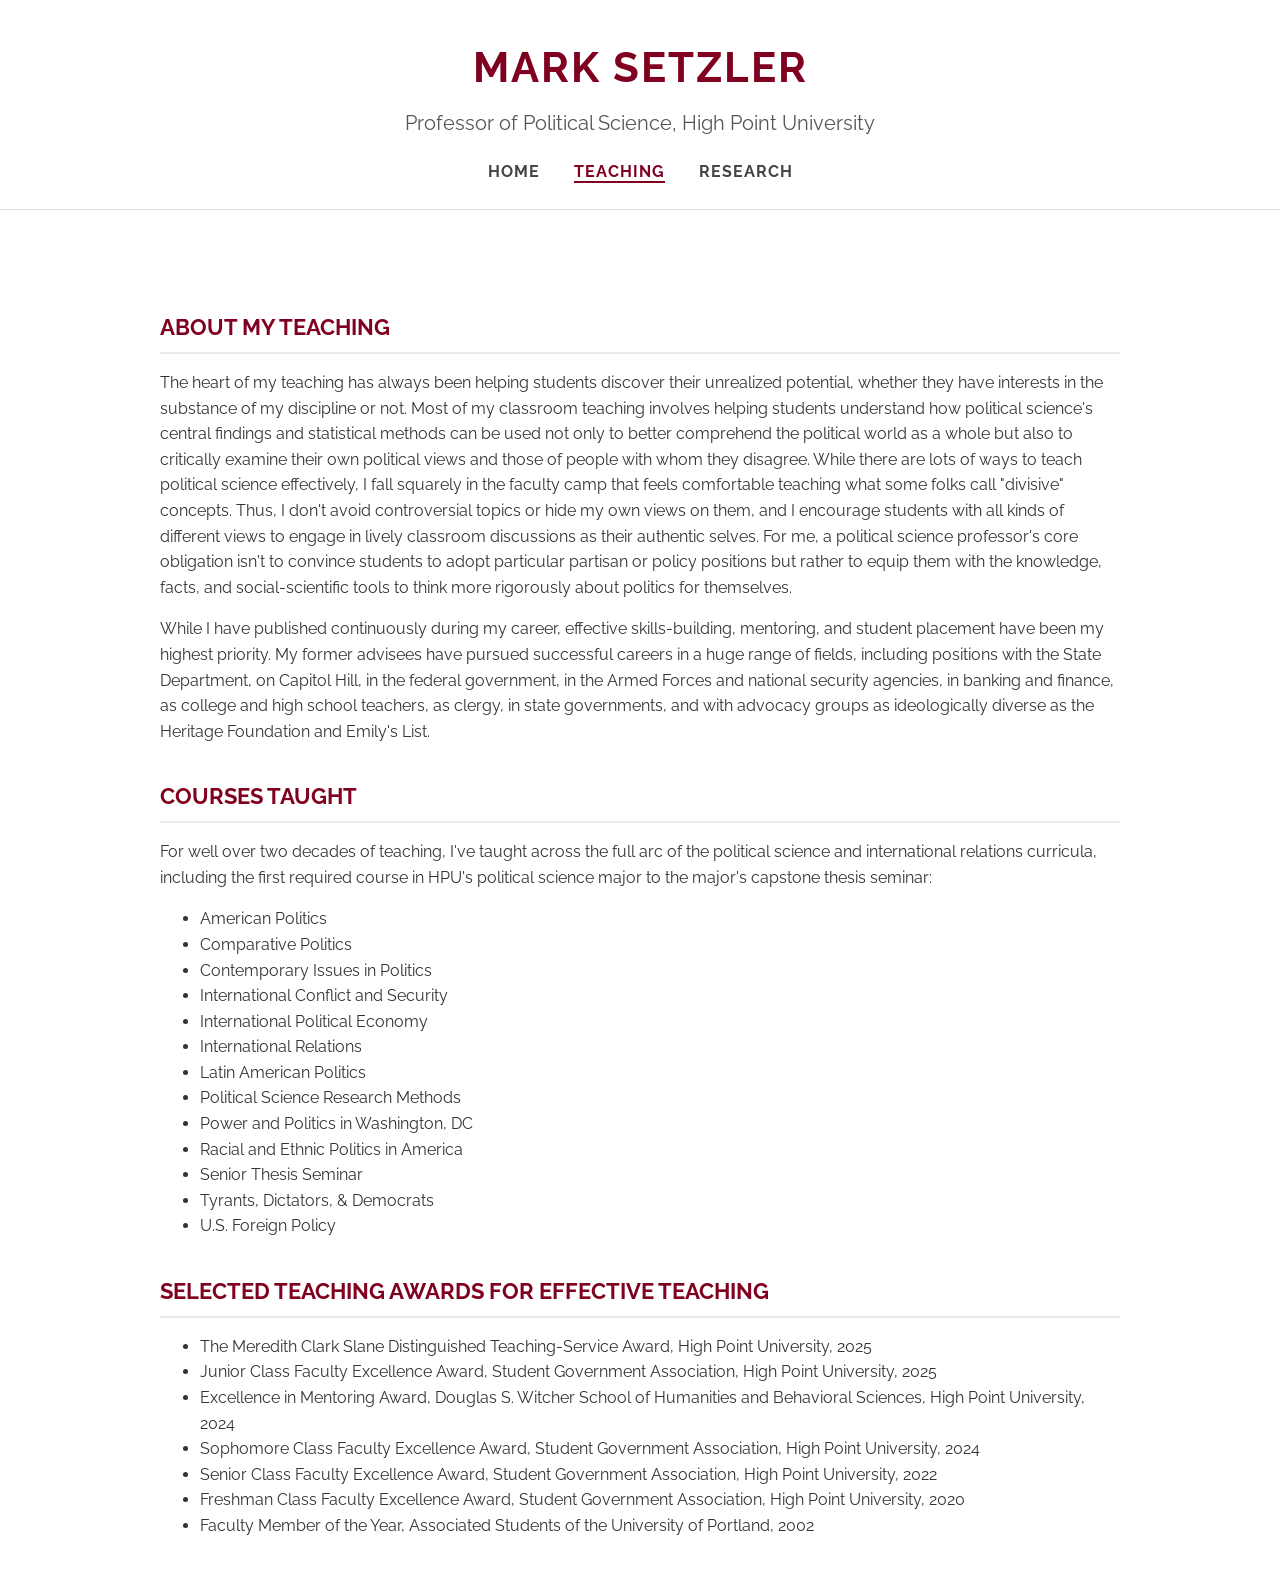
==== SetzlerTeaching.html @ 1a614c2b "Add files via upload" ====
<!DOCTYPE html PUBLIC "-//W3C//DTD HTML 4.01//EN" "https://www.w3.org/TR/html4/strict.dtd">
<html>
  <head>

    <meta http-equiv="content-type" content="text/html; charset=windows-1252">
    <!-- Keep your unique title here -->
    <title>Mark Setzler - Teaching </title>
    <!-- Keep your other meta information here -->
    <meta charset="UTF-8">
    <meta name="viewport" content="width=device-width,
      initial-scale=1.0">
    <!-- REQUIRED: Load all font weights first -->
    <link
      href="https://fonts.googleapis.com/css?family=Raleway:400,700,900"
      rel="stylesheet">
    <!-- REQUIRED: Load your CSS last -->
    <link href="SetzlerWebCSS.css" rel="stylesheet" type="text/css">
  </head>
  <body>
    <header>
      <h1>MARK SETZLER</h1>
      <div class="subtitle">Professor of Political Science, High Point
        University</div>
      <nav> <a href="index.html">HOME</a> <a
          href="SetzlerTeaching.html" class="active">TEACHING</a> <a
          href="SetzlerResearch.html">RESEARCH</a> </nav>
      <hr> </header>
    <main class="container profile-text">
      <h3>About my teaching</h3>
      <p>The heart of my teaching has always been helping students
        discover their unrealized potential, whether they have interests
        in the substance of my discipline or not. Most of my classroom
        teaching involves helping students understand how political
        science's central findings and statistical methods can be used
        not only to better comprehend the political world as a whole but
        also to critically examine their own political views and those
        of people with whom they disagree. While there are lots of ways
        to teach political science effectively, I fall squarely in the
        faculty camp that feels comfortable teaching what some folks
        call "divisive" concepts. Thus, I don't avoid controversial
        topics or hide my own views on them, and I encourage students
        with all kinds of different views to engage in lively classroom
        discussions as their authentic selves. For me, a political
        science professor's core obligation isn't to convince students
        to adopt particular partisan or policy positions but rather to
        equip them with the knowledge, facts, and social-scientific
        tools to think more rigorously about politics for themselves.</p>
      <p>While I have published continuously during my career, effective
        skills-building, mentoring, and student placement have been my
        highest priority. My former advisees have pursued successful
        careers in a huge range of fields, including positions with the
        State Department, on Capitol Hill, in the federal government, in
        the Armed Forces and national security agencies, in banking and
        finance, as college and high school teachers, as clergy, in
        state governments, and with advocacy groups as ideologically
        diverse as the Heritage Foundation and Emily's List.</p>
      <h3>Courses taught</h3>
      <p>For well over two decades of teaching, I've taught across the
        full arc of the political science and international relations
        curricula, including the first required course in HPU's
        political science major to the major's capstone thesis seminar:</p>
      <ul>
        <li>American Politics</li>
        <li>Comparative Politics</li>
        <li>Contemporary Issues in Politics</li>
        <li>International Conflict and Security</li>
        <li>International Political Economy</li>
        <li>International Relations</li>
        <li>Latin American Politics</li>
        <li>Political Science Research Methods</li>
        <li>Power and Politics in Washington, DC</li>
        <li>Racial and Ethnic Politics in America</li>
        <li>Senior Thesis Seminar</li>
        <li>Tyrants, Dictators, &amp; Democrats</li>
        <li>U.S. Foreign Policy</li>
      </ul>
      <h3>Selected teaching awards for effective teaching</h3>
      <ul>
        <li>The Meredith Clark Slane Distinguished Teaching-Service
          Award, High Point University, 2025</li>
        <li>Junior Class Faculty Excellence Award, Student Government
          Association, High Point University, 2025</li>
        <li>Excellence in Mentoring Award, Douglas S. Witcher School of
          Humanities and Behavioral Sciences, High Point University,
          2024</li>
        <li>Sophomore Class Faculty Excellence Award, Student Government
          Association, High Point University, 2024</li>
        <li>Senior Class Faculty Excellence Award, Student Government
          Association, High Point University, 2022</li>
        <li>Freshman Class Faculty Excellence Award, Student Government
          Association, High Point University, 2020</li>
        <li>Faculty Member of the Year, Associated Students of the
          University of Portland, 2002</li>
      </ul>
    </main>
  </body>
</html>
---- SetzlerWebCSS.css ----
/* ==========================================================================
   GLOBAL STYLES & TYPOGRAPHY
   ========================================================================== */
html {
    overflow-y: scroll; /* Forces scrollbar to stop page shifting */
}

body {
    font-family: 'Raleway', sans-serif !important;
    font-weight: 400 !important;
    margin: 0;
    padding: 0;
    background-color: #ffffff;
    color: #333333;
    line-height: 1.6;
}

.container {
    max-width: 960px;
    margin: 0 auto;
    padding: 40px 20px;
    text-align: left;
}

a {
    color: #800020 !important;
    text-decoration: none !important;
    font-weight: 600;
}

a:hover {
    color: #5d0017 !important;
    text-decoration: underline !important;
}

hr {
    border: 0;
    height: 1px;
    background: #dddddd;
    margin: 25px 0;
}

/* ==========================================================================
   HEADER & NAVIGATION
   ========================================================================== */
header {
    text-align: center;
    padding-top: 35px;
    margin-bottom: 20px;
}

header h1 {
    font-family: 'Raleway', sans-serif !important;
    font-size: 2.6em !important;
    font-weight: 700 !important;
    letter-spacing: 2px !important;
    margin: 0 !important;
    color: #800020 !important;
    text-transform: uppercase !important;
}

header .subtitle {
    font-family: 'Raleway', sans-serif !important;
    font-size: 1.25em !important;
    font-weight: 400 !important;
    color: #555555 !important;
    margin: 5px 0 20px 0 !important;
}

nav {
    margin: 20px 0 15px 0;
}

nav a {
    font-size: 1.0em;
    color: #444444 !important;
    margin: 0 15px;
    font-weight: 700 !important;
    text-transform: uppercase;
    letter-spacing: 1px;
}

nav a:hover, nav a.active {
    color: #800020 !important;
    border-bottom: 2px solid #800020;
    text-decoration: none !important;
}

/* ==========================================================================
   CONTENT & IMAGE ELEMENTS
   ========================================================================== */
.profile-image-container {
    text-align: center;
    margin: 25px 0;
    min-height: 250px; /* Reserves space to prevent page jumping */
}

.profile-pic {
    max-width: 250px;
    width: 100%;
    height: auto;
    border-radius: 5px;
    display: block;
    margin: 0 auto;
}

.profile-text {
    text-align: left !important;
}

.profile-text h3 {
    font-size: 1.4em !important;
    color: #800020 !important;
    font-weight: 700 !important;
    margin-top: 35px;
    margin-bottom: 15px;
    border-bottom: 2px solid #eaeaea;
    padding-bottom: 6px;
    text-transform: uppercase;
}
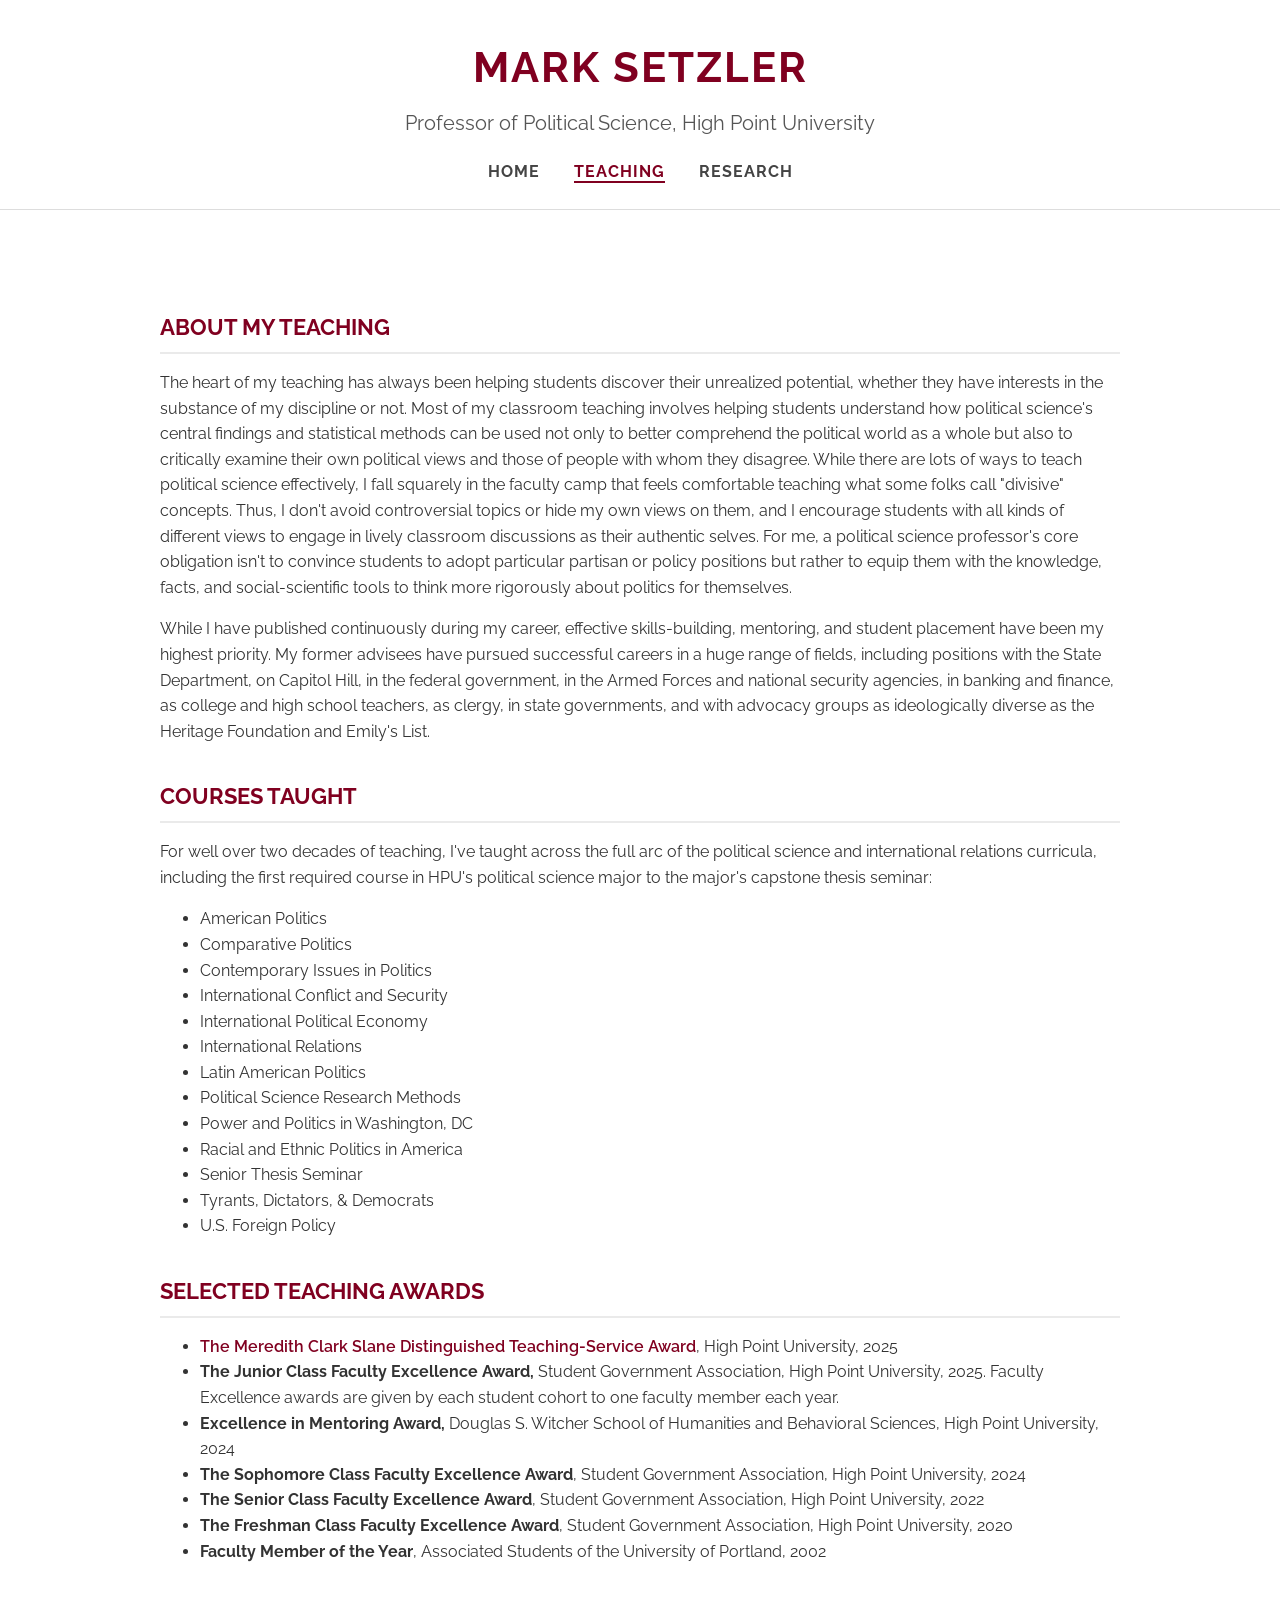
==== commit e4a7f253: "Revise SetzlerTeaching.html for content and structure Updated the HTML structure and content of the " ====
--- a/SetzlerTeaching.html
+++ b/SetzlerTeaching.html
@@ -1,97 +1,106 @@
-<!DOCTYPE html PUBLIC "-//W3C//DTD HTML 4.01//EN" "https://www.w3.org/TR/html4/strict.dtd">
 <html>
-  <head>
-
-    <meta http-equiv="content-type" content="text/html; charset=windows-1252">
-    <!-- Keep your unique title here -->
-    <title>Mark Setzler - Teaching </title>
-    <!-- Keep your other meta information here -->
-    <meta charset="UTF-8">
-    <meta name="viewport" content="width=device-width,
-      initial-scale=1.0">
-    <!-- REQUIRED: Load all font weights first -->
-    <link
-      href="https://fonts.googleapis.com/css?family=Raleway:400,700,900"
-      rel="stylesheet">
-    <!-- REQUIRED: Load your CSS last -->
-    <link href="SetzlerWebCSS.css" rel="stylesheet" type="text/css">
-  </head>
-  <body>
-    <header>
-      <h1>MARK SETZLER</h1>
-      <div class="subtitle">Professor of Political Science, High Point
-        University</div>
-      <nav> <a href="index.html">HOME</a> <a
-          href="SetzlerTeaching.html" class="active">TEACHING</a> <a
-          href="SetzlerResearch.html">RESEARCH</a> </nav>
-      <hr> </header>
-    <main class="container profile-text">
-      <h3>About my teaching</h3>
-      <p>The heart of my teaching has always been helping students
-        discover their unrealized potential, whether they have interests
-        in the substance of my discipline or not. Most of my classroom
-        teaching involves helping students understand how political
-        science's central findings and statistical methods can be used
-        not only to better comprehend the political world as a whole but
-        also to critically examine their own political views and those
-        of people with whom they disagree. While there are lots of ways
-        to teach political science effectively, I fall squarely in the
-        faculty camp that feels comfortable teaching what some folks
-        call "divisive" concepts. Thus, I don't avoid controversial
-        topics or hide my own views on them, and I encourage students
-        with all kinds of different views to engage in lively classroom
-        discussions as their authentic selves. For me, a political
-        science professor's core obligation isn't to convince students
-        to adopt particular partisan or policy positions but rather to
-        equip them with the knowledge, facts, and social-scientific
-        tools to think more rigorously about politics for themselves.</p>
-      <p>While I have published continuously during my career, effective
-        skills-building, mentoring, and student placement have been my
-        highest priority. My former advisees have pursued successful
-        careers in a huge range of fields, including positions with the
-        State Department, on Capitol Hill, in the federal government, in
-        the Armed Forces and national security agencies, in banking and
-        finance, as college and high school teachers, as clergy, in
-        state governments, and with advocacy groups as ideologically
-        diverse as the Heritage Foundation and Emily's List.</p>
-      <h3>Courses taught</h3>
-      <p>For well over two decades of teaching, I've taught across the
-        full arc of the political science and international relations
-        curricula, including the first required course in HPU's
-        political science major to the major's capstone thesis seminar:</p>
-      <ul>
-        <li>American Politics</li>
-        <li>Comparative Politics</li>
-        <li>Contemporary Issues in Politics</li>
-        <li>International Conflict and Security</li>
-        <li>International Political Economy</li>
-        <li>International Relations</li>
-        <li>Latin American Politics</li>
-        <li>Political Science Research Methods</li>
-        <li>Power and Politics in Washington, DC</li>
-        <li>Racial and Ethnic Politics in America</li>
-        <li>Senior Thesis Seminar</li>
-        <li>Tyrants, Dictators, &amp; Democrats</li>
-        <li>U.S. Foreign Policy</li>
-      </ul>
-      <h3>Selected teaching awards for effective teaching</h3>
-      <ul>
-        <li>The Meredith Clark Slane Distinguished Teaching-Service
-          Award, High Point University, 2025</li>
-        <li>Junior Class Faculty Excellence Award, Student Government
-          Association, High Point University, 2025</li>
-        <li>Excellence in Mentoring Award, Douglas S. Witcher School of
-          Humanities and Behavioral Sciences, High Point University,
-          2024</li>
-        <li>Sophomore Class Faculty Excellence Award, Student Government
-          Association, High Point University, 2024</li>
-        <li>Senior Class Faculty Excellence Award, Student Government
-          Association, High Point University, 2022</li>
-        <li>Freshman Class Faculty Excellence Award, Student Government
-          Association, High Point University, 2020</li>
-        <li>Faculty Member of the Year, Associated Students of the
-          University of Portland, 2002</li>
-      </ul>
-    </main>
-  </body>
+<head>
+<meta http-equiv="content-type" content="text/html;
+charset=windows-1252">
+<!-- Keep your unique title here -->
+<title>Mark Setzler - Teaching </title>
+<!-- Keep your other meta information here -->
+<meta charset="UTF-8">
+<meta name="viewport" content="width=device-width,
+initial-scale=1.0">
+<!-- REQUIRED: Load all font weights first -->
+<link
+href="https://fonts.googleapis.com/css?family=Raleway:400,700,900"
+rel="stylesheet">
+<!-- REQUIRED: Load your CSS last -->
+<link href="SetzlerWebCSS.css" rel="stylesheet" type="text/css">
+</head>
+<body>
+<header>
+<h1>MARK SETZLER</h1>
+<div class="subtitle">Professor of Political Science, High Point
+University</div>
+<nav> <a href="index.html">HOME</a> <a
+href="SetzlerTeaching.html" class="active">TEACHING</a> <a
+href="SetzlerResearch.html">RESEARCH</a> </nav>
+<hr> </header>
+<main class="container profile-text">
+<h3>About my teaching</h3>
+<p>The heart of my teaching has always been helping students
+discover their unrealized potential, whether they have interests
+in the substance of my discipline or not. Most of my classroom
+teaching involves helping students understand how political
+science's central findings and statistical methods can be used
+not only to better comprehend the political world as a whole but
+also to critically examine their own political views and those
+of people with whom they disagree. While there are lots of ways
+to teach political science effectively, I fall squarely in the
+faculty camp that feels comfortable teaching what some folks
+call "divisive" concepts. Thus, I don't avoid controversial
+topics or hide my own views on them, and I encourage students
+with all kinds of different views to engage in lively classroom
+discussions as their authentic selves. For me, a political
+science professor's core obligation isn't to convince students
+to adopt particular partisan or policy positions but rather to
+equip them with the knowledge, facts, and social-scientific
+tools to think more rigorously about politics for themselves.</p>
+<p>While I have published continuously during my career, effective
+skills-building, mentoring, and student placement have been my
+highest priority. My former advisees have pursued successful
+careers in a huge range of fields, including positions with the
+State Department, on Capitol Hill, in the federal government, in
+the Armed Forces and national security agencies, in banking and
+finance, as college and high school teachers, as clergy, in
+state governments, and with advocacy groups as ideologically
+diverse as the Heritage Foundation and Emily's List.</p>
+<h3>Courses taught</h3>
+<p>For well over two decades of teaching, I've taught across the
+full arc of the political science and international relations
+curricula, including the first required course in HPU's
+political science major to the major's capstone thesis seminar:</p>
+<ul>
+<li>American Politics</li>
+<li>Comparative Politics</li>
+<li>Contemporary Issues in Politics</li>
+<li>International Conflict and Security</li>
+<li>International Political Economy</li>
+<li>International Relations</li>
+<li>Latin American Politics</li>
+<li>Political Science Research Methods</li>
+<li>Power and Politics in Washington, DC</li>
+<li>Racial and Ethnic Politics in America</li>
+<li>Senior Thesis Seminar</li>
+<li>Tyrants, Dictators, &amp; Democrats</li>
+<li>U.S. Foreign Policy</li>
+</ul>
+<h3>Selected teaching Awards<br>
+</h3>
+<ul>
+<li><a
+href="https://www.highpoint.edu/blog/2025/04/hpu-presents-dr-mark-setzler-with-slane-distinguished-teaching-service-award/"
+target="_blank">The Meredith Clark Slane Distinguished
+Teaching-Service Award</a>, High Point University, 2025</li>
+<li><span style="font-weight: bold;">The Junior Class Faculty
+Excellence Award,</span> Student Government Association,
+High Point University, 2025. Faculty Excellence awards are
+given by each student cohort to one faculty member each year.
+<br>
+</li>
+<li><span style="font-weight: bold;">Excellence in Mentoring
+Award,</span> Douglas S. Witcher School of Humanities and
+Behavioral Sciences, High Point University, 2024</li>
+<li><span style="font-weight: bold;">The Sophomore Class Faculty
+Excellence Award</span>, Student Government Association,
+High Point University, 2024</li>
+<li><span style="font-weight: bold;">The Senior Class Faculty
+Excellence Award</span>, Student Government Association,
+High Point University, 2022</li>
+<li><span style="font-weight: bold;">The Freshman Class Faculty
+Excellence Award</span>, Student Government Association,
+High Point University, 2020</li>
+<li><span style="font-weight: bold;">Faculty Member of the Year</span>,
+Associated Students of the University of Portland, 2002</li>
+</ul>
+</main>
+</body>
 </html>
